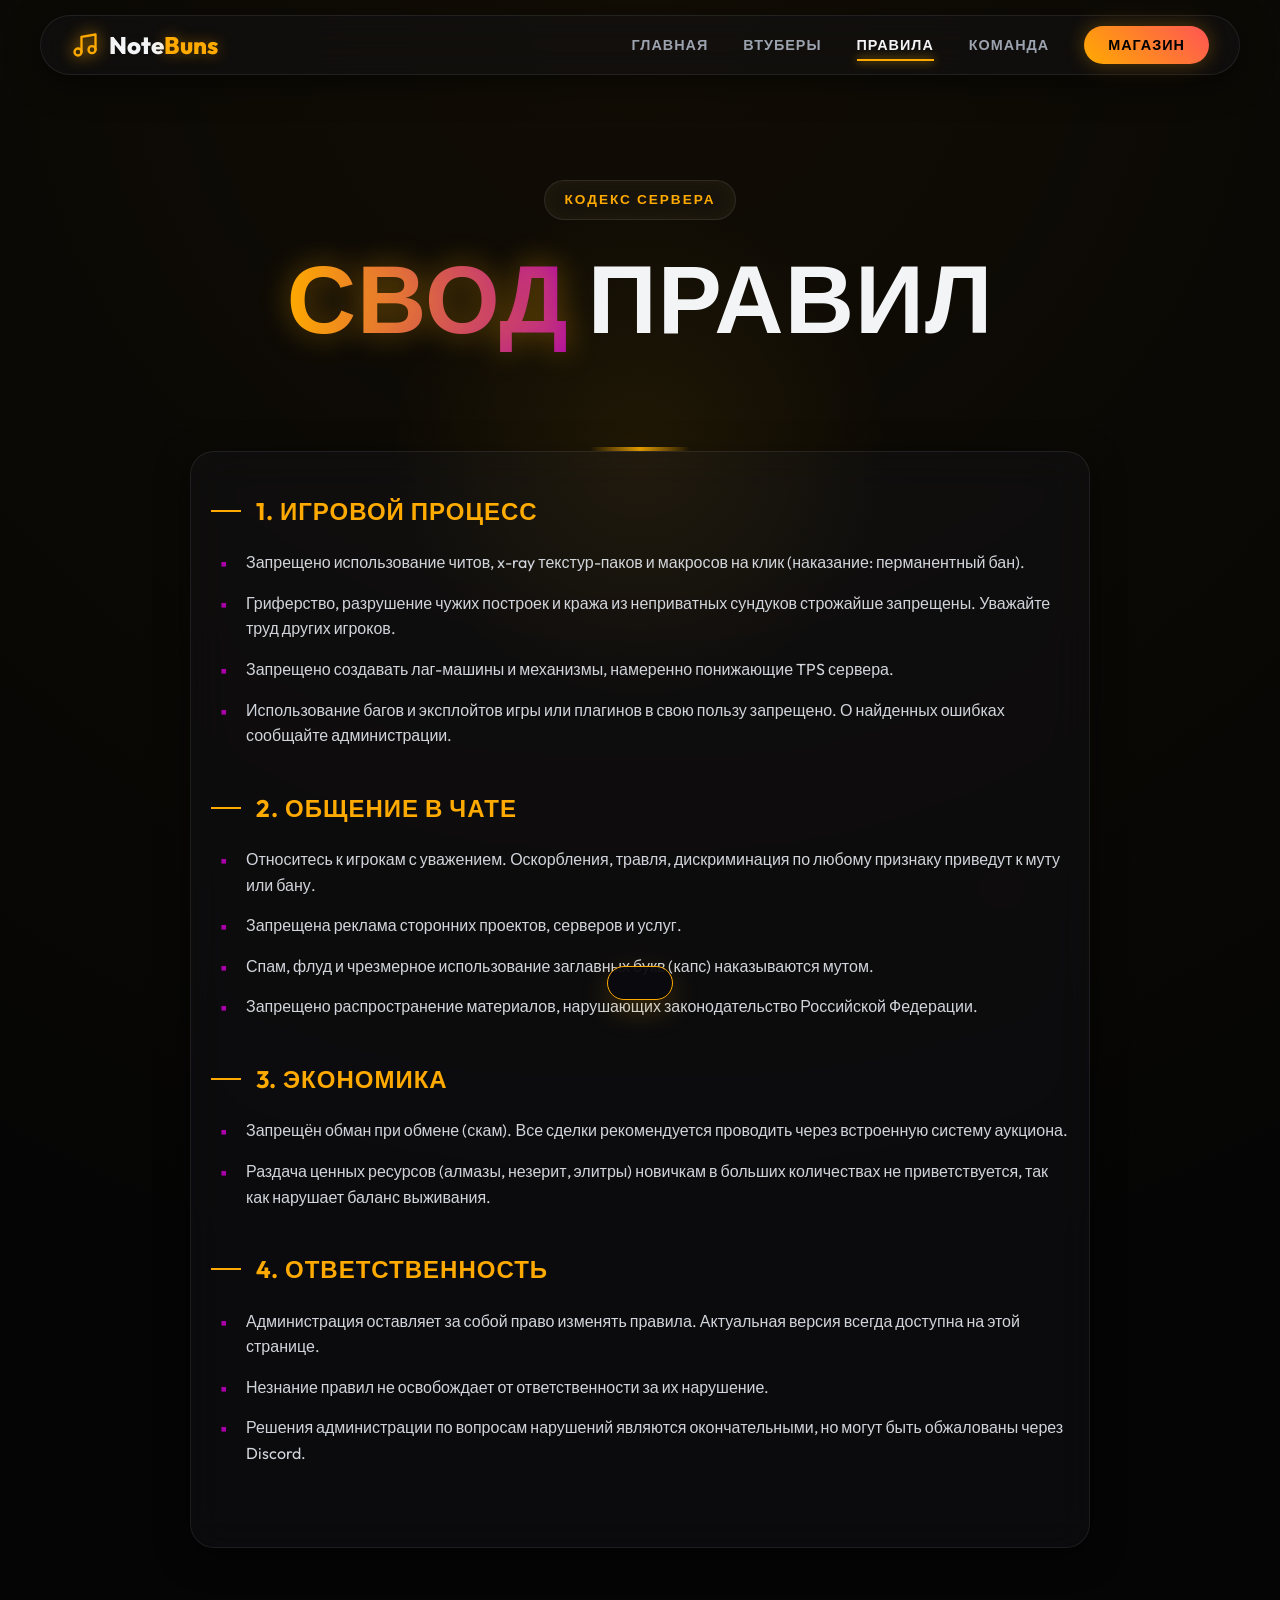
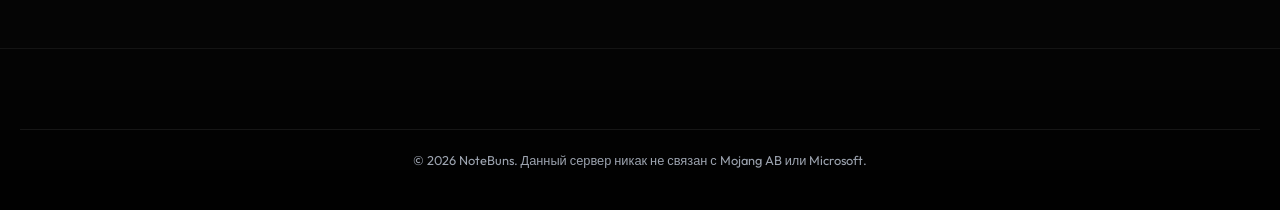
==== rules.html @ c34e315d "Initial commit: NoteBuns website, LICENSE and GitHub Pages workflow" ====
<!DOCTYPE html>
<html lang="ru">

<head>
    <meta charset="UTF-8">
    <meta name="viewport" content="width=device-width, initial-scale=1.0, maximum-scale=5">
    <title>Правила | NoteBuns</title>
    <meta name="description" content="Правила сервера NoteBuns. Свод правил игрового процесса, общения и экономики.">
    <!-- Google Fonts -->
    <link rel="preconnect" href="https://fonts.googleapis.com">
    <link rel="preconnect" href="https://fonts.gstatic.com" crossorigin>
    <link
        href="https://fonts.googleapis.com/css2?family=Inter:wght@400;500;600&family=Outfit:wght@500;600;700;800&display=swap"
        rel="stylesheet">
    <link rel="stylesheet" href="styles.css?v=1">
</head>

<body>
    <div class="bg-texture"></div>

    <nav class="navbar glass">
        <div class="nav-container">
            <a href="index.html" class="logo">
                <svg xmlns="http://www.w3.org/2000/svg" width="28" height="28" viewBox="0 0 24 24" fill="none"
                    stroke="var(--primary)" stroke-width="2" stroke-linecap="round" stroke-linejoin="round"
                    class="logo-icon">
                    <path d="M9 18V5l12-2v13"></path>
                    <circle cx="6" cy="18" r="3"></circle>
                    <circle cx="18" cy="16" r="3"></circle>
                </svg>
                <span>Note<span class="highlight">Buns</span></span>
            </a>
            <ul class="nav-links">
                <li><a href="index.html">Главная</a></li>
                <li><a href="vtubers.html">Втуберы</a></li>
                <li><a href="rules.html" class="active">Правила</a></li>
                <li><a href="team.html">Команда</a></li>
                <li><a href="https://notebuns.easydonate.ru/" class="btn-store external-store-link"
                        target="_blank" rel="noopener noreferrer">Магазин</a></li>
            </ul>
            <div class="hamburger">
                <div class="bar"></div>
                <div class="bar"></div>
                <div class="bar"></div>
            </div>
        </div>
    </nav>

    <header class="page-header reveal">
        <div class="badge">Кодекс сервера</div>
        <h1 class="hero-title"><span class="gradient-text">Свод</span> Правил</h1>
    </header>

    <section class="rules-container glass reveal">
        <div class="rule-group">
            <h2>1. Игровой процесс</h2>
            <ul class="rule-list">
                <li>Запрещено использование читов, x-ray текстур-паков и макросов на клик (наказание: перманентный бан).
                </li>
                <li>Гриферство, разрушение чужих построек и кража из неприватных сундуков строжайше запрещены. Уважайте
                    труд других игроков.</li>
                <li>Запрещено создавать лаг-машины и механизмы, намеренно понижающие TPS сервера.</li>
                <li>Использование багов и эксплойтов игры или плагинов в свою пользу запрещено. О найденных ошибках
                    сообщайте администрации.</li>
            </ul>
        </div>

        <div class="rule-group">
            <h2>2. Общение в чате</h2>
            <ul class="rule-list">
                <li>Относитесь к игрокам с уважением. Оскорбления, травля, дискриминация по любому признаку приведут к
                    муту или бану.</li>
                <li>Запрещена реклама сторонних проектов, серверов и услуг.</li>
                <li>Спам, флуд и чрезмерное использование заглавных букв (капс) наказываются мутом.</li>
                <li>Запрещено распространение материалов, нарушающих законодательство Российской Федерации.</li>
            </ul>
        </div>

        <div class="rule-group">
            <h2>3. Экономика</h2>
            <ul class="rule-list">
                <li>Запрещён обман при обмене (скам). Все сделки рекомендуется проводить через встроенную систему
                    аукциона.</li>
                <li>Раздача ценных ресурсов (алмазы, незерит, элитры) новичкам в больших количествах не приветствуется,
                    так как нарушает баланс выживания.</li>
            </ul>
        </div>

        <div class="rule-group">
            <h2>4. Ответственность</h2>
            <ul class="rule-list">
                <li>Администрация оставляет за собой право изменять правила. Актуальная версия всегда доступна на этой
                    странице.</li>
                <li>Незнание правил не освобождает от ответственности за их нарушение.</li>
                <li>Решения администрации по вопросам нарушений являются окончательными, но могут быть обжалованы через
                    Discord.</li>
            </ul>
        </div>
    </section>

    <!-- Footer same as index -->
    <footer class="footer" style="margin-top: 100px;">
        <div
            style="text-align: center; color: var(--text-muted); font-size: 0.8rem; border-top: 1px solid var(--glass-border); padding-top: 20px;">
            &copy; 2026 NoteBuns. Данный сервер никак не связан с Mojang AB или Microsoft.
        </div>
    </footer>

    <script src="site-config.js?v=1"></script>
    <script src="script.js?v=1"></script>
</body>

</html>
---- styles.css ----
:root {
    --bg-dark: #050505;
    --bg-surface: rgba(15, 15, 20, 0.6);
    --primary: #FFAA00;
    --primary-glow: rgba(255, 170, 0, 0.4);
    --secondary: #AA00AA;
    --accent: #55FF55;
    --text-main: #F3F4F6;
    --text-muted: #9CA3AF;
    --glass-border: rgba(255, 255, 255, 0.08);
    --glass-bg: rgba(20, 20, 25, 0.4);
    --glass-shadow: 0 8px 32px 0 rgba(0, 0, 0, 0.5);
    --transition: cubic-bezier(0.25, 0.8, 0.25, 1);

    --font-heading: 'Outfit', sans-serif;
    --font-body: 'Outfit', sans-serif;
}

* {
    margin: 0;
    padding: 0;
    box-sizing: border-box;
    font-family: var(--font-body);
}

/* Magic Glow Cursor */
.custom-cursor {
    position: fixed;
    top: 0;
    left: 0;
    width: 500px;
    height: 500px;
    background: radial-gradient(circle closest-side, rgba(255, 170, 0, 0.08), transparent);
    border-radius: 50%;
    pointer-events: none;
    z-index: 10000;
    transform: translate(-50%, -50%);
    transition: width 0.4s ease, height 0.4s ease, background 0.4s ease;
    mix-blend-mode: screen;
}

.custom-cursor.hover {
    width: 650px;
    height: 650px;
    background: radial-gradient(circle closest-side, rgba(255, 170, 0, 0.15), transparent);
}

/* Custom Scrollbar */
::-webkit-scrollbar {
    width: 10px;
}

::-webkit-scrollbar-track {
    background: var(--bg-dark);
}

::-webkit-scrollbar-thumb {
    background: var(--bg-surface);
    border-radius: 5px;
    border: 1px solid var(--glass-border);
}

::-webkit-scrollbar-thumb:hover {
    background: var(--primary);
}

body {
    background-color: var(--bg-dark);
    color: var(--text-main);
    overflow-x: hidden;
    line-height: 1.6;
    background-image: radial-gradient(circle at 50% 0%, rgba(255, 170, 0, 0.05) 0%, transparent 70%);
}

#canvas-container {
    position: fixed;
    top: 0;
    left: 0;
    width: 100vw;
    height: 100vh;
    z-index: -2;
    pointer-events: none;
}

.bg-texture {
    position: fixed;
    top: 0;
    left: 0;
    width: 100vw;
    height: 100vh;
    z-index: -1;
    opacity: 0.03;
    pointer-events: none;
    background-image: url('[data-uri]');
    background-size: 4px 4px;
}

.glass {
    background: var(--glass-bg);
    backdrop-filter: blur(20px);
    -webkit-backdrop-filter: blur(20px);
    border: 1px solid var(--glass-border);
    box-shadow: var(--glass-shadow);
    border-radius: 24px;
}

h1,
h2,
h3,
.minecraft-font {
    font-family: var(--font-heading);
    text-transform: uppercase;
    letter-spacing: 1px;
}

.gradient-text {
    background: linear-gradient(to right, var(--primary), var(--secondary));
    -webkit-background-clip: text;
    -webkit-text-fill-color: transparent;
    background-clip: text;
    text-shadow: 0 0 30px var(--primary-glow);
}

.highlight {
    color: var(--primary);
    text-shadow: 0 0 15px var(--primary-glow);
}

/* Navigation */
.navbar {
    position: fixed;
    top: 15px;
    left: 50%;
    transform: translateX(-50%);
    width: calc(100% - 40px);
    max-width: 1200px;
    z-index: 101;
    padding: 10px 0;
    border-radius: 100px;
    transition: all 0.4s var(--transition);
}

.navbar.scrolled {
    width: 100%;
    top: 0;
    border-radius: 0 0 24px 24px;
    background: rgba(10, 10, 15, 0.85);
}

.nav-container {
    display: flex;
    justify-content: space-between;
    align-items: center;
    padding: 0 30px;
}

.logo {
    text-decoration: none;
    color: var(--text-main);
    font-size: 1.5rem;
    font-weight: 800;
    display: flex;
    align-items: center;
    gap: 10px;
}

.logo-icon {
    filter: drop-shadow(0 0 8px var(--primary));
    animation: bounce 2s infinite ease-in-out;
}

@keyframes bounce {

    0%,
    100% {
        transform: translateY(0);
    }

    50% {
        transform: translateY(-5px);
    }
}

.nav-links {
    display: flex;
    list-style: none;
    gap: 35px;
    align-items: center;
}

.nav-links a {
    text-decoration: none;
    color: var(--text-muted);
    font-weight: 600;
    font-size: 0.9rem;
    text-transform: uppercase;
    letter-spacing: 1px;
    position: relative;
    padding: 5px 0;
    transition: color 0.3s;
}

.nav-links a:hover,
.nav-links a.active {
    color: var(--text-main);
}

.nav-links a::after {
    content: '';
    position: absolute;
    bottom: -2px;
    left: 0;
    width: 0%;
    height: 2px;
    background: var(--primary);
    transition: width 0.3s var(--transition);
    box-shadow: 0 0 10px var(--primary);
}

.nav-links a:hover::after,
.nav-links a.active::after {
    width: 100%;
}

.btn-store {
    background: linear-gradient(45deg, var(--primary), #FF5555);
    padding: 10px 24px !important;
    border-radius: 100px;
    color: #000 !important;
    font-weight: 800 !important;
    box-shadow: 0 0 20px rgba(255, 170, 0, 0.3);
}

.btn-store::after {
    display: none !important;
}

.btn-store:hover {
    transform: scale(1.05) translateY(-2px);
    box-shadow: 0 10px 25px rgba(255, 170, 0, 0.5);
    color: #fff !important;
}

/* Page Headers */
.page-header {
    padding: 180px 20px 80px;
    text-align: center;
    position: relative;
    max-width: 1200px;
    margin: 0 auto;
}

.page-header::after {
    content: '';
    position: absolute;
    bottom: 0;
    left: 50%;
    transform: translateX(-50%);
    width: 100px;
    height: 4px;
    background: linear-gradient(90deg, transparent, var(--primary), transparent);
    border-radius: 2px;
}

/* Hero Section */
.hero {
    min-height: 100vh;
    display: flex;
    align-items: center;
    justify-content: center;
    text-align: center;
    padding: 150px 20px 50px;
    position: relative;
}

.hero-content {
    max-width: 800px;
    z-index: 2;
}

.badge {
    display: inline-flex;
    align-items: center;
    gap: 8px;
    padding: 8px 20px;
    border-radius: 100px;
    background: rgba(255, 255, 255, 0.03);
    border: 1px solid rgba(255, 255, 255, 0.1);
    font-size: 0.85rem;
    font-weight: 700;
    letter-spacing: 2px;
    text-transform: uppercase;
    margin-bottom: 30px;
    color: var(--primary);
    box-shadow: inset 0 0 20px rgba(255, 170, 0, 0.05);
}

.badge-dot {
    width: 8px;
    height: 8px;
    background: var(--accent);
    border-radius: 50%;
    box-shadow: 0 0 10px var(--accent);
    animation: flash 2s infinite;
}

@keyframes flash {

    0%,
    100% {
        opacity: 1;
    }

    50% {
        opacity: 0.4;
    }
}

.hero-title {
    font-size: clamp(2.5rem, 8vw, 6rem);
    line-height: 1;
    margin-bottom: 25px;
    font-weight: 800;
}

.hero-subtitle {
    font-size: clamp(1rem, 3vw, 1.2rem);
    color: var(--text-muted);
    margin-bottom: 50px;
    max-width: 600px;
    margin-left: auto;
    margin-right: auto;
}

/* Glowing Copy IP / Launcher Box */
.ip-wrapper {
    display: inline-block;
    cursor: pointer;
    text-decoration: none;
    margin-top: 10px;
}

.ip-box {
    display: flex;
    align-items: center;
    background: linear-gradient(135deg, var(--primary), var(--secondary));
    border-radius: 18px;
    padding: 18px 40px;
    transition: all 0.4s cubic-bezier(0.25, 0.8, 0.25, 1);
    box-shadow: 0 10px 30px rgba(255, 170, 0, 0.3);
    border: 1px solid rgba(255, 255, 255, 0.2);
}

.ip-box:hover {
    transform: translateY(-5px) scale(1.02);
    box-shadow: 0 20px 40px rgba(255, 170, 0, 0.5);
    border-color: rgba(255, 255, 255, 0.5);
}

.ip-label {
    display: none;
    /* Hide the smaller label for clearer CTA */
}

.ip-address {
    font-family: var(--font-heading);
    font-size: clamp(1.2rem, 4vw, 1.6rem);
    font-weight: 800;
    color: #ffffff;
    letter-spacing: 1px;
}

.copy-icon {
    margin-left: 15px;
    color: #ffffff;
    transition: transform 0.4s cubic-bezier(0.25, 0.8, 0.25, 1);
}

.copy-icon svg {
    display: block;
}

.ip-box:hover .copy-icon {
    transform: scale(1.15) translateY(4px);
}

.online-status {
    margin-top: 20px;
    font-size: 0.9rem;
    color: var(--text-muted);
    display: flex;
    align-items: center;
    justify-content: center;
    gap: 8px;
}

.online-count {
    color: var(--accent);
    font-weight: 800;
    font-size: 1.1rem;
    text-shadow: 0 0 10px rgba(85, 255, 85, 0.4);
    transition: transform 0.2s;
}

/* Sections & Cards */
.section {
    padding: 100px 20px;
    max-width: 1300px;
    margin: 0 auto;
}

.section-title {
    text-align: center;
    font-size: clamp(2rem, 5vw, 3rem);
    margin-bottom: 60px;
}

/* 3D Tilt Grid */
.tilt-grid {
    display: grid;
    grid-template-columns: repeat(auto-fit, minmax(300px, 1fr));
    gap: 40px;
    perspective: 1000px;
}

.tilt-card {
    padding: 50px 30px;
    text-align: center;
    border-radius: 30px;
    transform-style: preserve-3d;
    transition: transform 0.1s;
    position: relative;
    border: 1px solid rgba(255, 255, 255, 0.05);
    background: linear-gradient(180deg, rgba(30, 30, 40, 0.6) 0%, rgba(15, 15, 20, 0.8) 100%);
    box-shadow: 0 20px 40px rgba(0, 0, 0, 0.4), inset 0 1px 0 rgba(255, 255, 255, 0.1);
}

.tilt-card::before {
    content: '';
    position: absolute;
    top: 0;
    left: 0;
    width: 100%;
    height: 100%;
    border-radius: 30px;
    background: radial-gradient(800px circle at var(--mouse-x, 50%) var(--mouse-y, 50%), rgba(255, 170, 0, 0.06), transparent 40%);
    pointer-events: none;
    z-index: 0;
}

.card-content {
    transform: translateZ(50px);
    position: relative;
    z-index: 1;
}

.card-icon {
    margin-bottom: 25px;
    display: flex;
    justify-content: center;
    align-items: center;
    filter: drop-shadow(0 10px 15px rgba(0, 0, 0, 0.5));
}

.card-icon svg {
    animation: bounce 3s infinite ease-in-out;
}

.tilt-card h3 {
    font-size: 1.5rem;
    margin-bottom: 15px;
    color: #fff;
}

.tilt-card p {
    color: var(--text-muted);
    font-size: 1rem;
    text-align: center;
    line-height: 1.6;
    margin: 0 auto;
}

/* Store Items */
.store-grid {
    display: grid;
    grid-template-columns: repeat(auto-fit, minmax(280px, 1fr));
    gap: 40px;
}

.store-item {
    padding: 40px 20px;
    position: relative;
    overflow: hidden;
}

.store-item::before {
    content: '';
    position: absolute;
    top: 0;
    left: 0;
    width: 100%;
    height: 4px;
}

.store-item.vip::before {
    background: #55FF55;
    box-shadow: 0 0 20px #55FF55;
}

.store-item.premium::before {
    background: #55FFFF;
    box-shadow: 0 0 20px #55FFFF;
}

.store-item.legend::before {
    background: #FFAA00;
    box-shadow: 0 0 20px #FFAA00;
}

.price {
    font-size: 2.5rem;
    font-weight: 800;
    color: #fff;
    margin: 20px 0;
    font-family: var(--font-heading);
}

.store-btn {
    display: inline-block;
    width: 100%;
    padding: 15px;
    border-radius: 12px;
    background: rgba(255, 255, 255, 0.05);
    color: #fff;
    text-decoration: none;
    font-weight: 700;
    border: 1px solid rgba(255, 255, 255, 0.1);
    transition: all 0.3s;
    margin-top: 20px;
}

.store-item.legend .store-btn {
    background: var(--primary);
    color: #000;
}

.store-btn:hover {
    background: #fff;
    color: #000;
    transform: translateY(-3px);
}

/* Team Section */
.team-member {
    text-align: center;
}

.team-avatar {
    width: 120px;
    height: 120px;
    border-radius: 30px;
    margin: 0 auto 20px;
    background-color: #222;
    border: 2px solid var(--glass-border);
    overflow: hidden;
    position: relative;
}

.team-avatar img {
    width: 100%;
    height: 100%;
    object-fit: cover;
    image-rendering: pixelated;
    /* Minecraft style avatars */
}

.role {
    display: inline-block;
    padding: 4px 12px;
    border-radius: 8px;
    font-size: 0.8rem;
    font-weight: 700;
    margin-bottom: 15px;
}

.role.admin {
    background: rgba(255, 85, 85, 0.2);
    color: #FF5555;
}

.role.dev {
    background: rgba(85, 255, 255, 0.2);
    color: #55FFFF;
}

.role.mod {
    background: rgba(85, 255, 85, 0.2);
    color: #55FF55;
}

/* Rules Page Content */
.rules-container {
    max-width: 900px;
    margin: 0 auto;
    padding: 40px 20px;
}

.rule-group {
    margin-bottom: 40px;
}

.rule-group h2 {
    color: var(--primary);
    margin-bottom: 20px;
    font-size: 1.5rem;
    display: flex;
    align-items: center;
    gap: 15px;
}

.rule-group h2::before {
    content: '';
    display: block;
    width: 30px;
    height: 2px;
    background: var(--primary);
}

.rule-list {
    list-style: none;
    padding-left: 10px;
}

.rule-list li {
    position: relative;
    margin-bottom: 15px;
    font-size: 1rem;
    color: #D1D5DB;
    padding-left: 25px;
}

.rule-list li::before {
    content: '■';
    color: var(--secondary);
    position: absolute;
    left: 0;
    font-size: 0.6rem;
    top: 6px;
}

/* VTuber Cards */
.vtuber-grid {
    display: grid;
    grid-template-columns: repeat(auto-fit, minmax(350px, 1fr));
    gap: 50px;
    max-width: 1000px;
    margin: 0 auto;
}

.vtuber-card {
    display: block;
    text-decoration: none;
    padding: 0;
    border-radius: 30px;
    position: relative;
    overflow: hidden;
    color: var(--text-main);
    transition: transform 0.3s cubic-bezier(0.25, 0.8, 0.25, 1), box-shadow 0.3s;
    border: 1px solid var(--glass-border);
}

.vtuber-card:hover {
    transform: translateY(-10px) scale(1.02) !important;
}

.vtuber-backdrop {
    height: 180px;
    position: relative;
    overflow: hidden;
    background: #111;
    border-bottom: 1px solid rgba(255, 255, 255, 0.05);
}

.animated-blob {
    position: absolute;
    width: 200%;
    height: 200%;
    top: -50%;
    left: -50%;
    background: radial-gradient(circle, var(--vt-color, var(--primary)) 0%, transparent 60%);
    opacity: 0.15;
    animation: rotateBlob 15s linear infinite;
}

@keyframes rotateBlob {
    0% {
        transform: rotate(0deg);
    }

    100% {
        transform: rotate(360deg);
    }
}

.cinaminnie-theme {
    --vt-color: #FFAA00;
}

.cinaminnie-theme .vtuber-backdrop {
    background-image: url('images/cinaminnie_background.png');
    background-size: cover;
    background-position: center;
}

.cinaminnie-theme:hover {
    box-shadow: 0 20px 50px rgba(255, 170, 0, 0.15);
    border-color: rgba(255, 170, 0, 0.3);
}

.meowlody-theme {
    --vt-color: #AA00AA;
}

.meowlody-theme .vtuber-backdrop {
    background-image: url('images/meowlody_note_background.png');
    background-size: cover;
    background-position: center;
}

.meowlody-theme:hover {
    box-shadow: 0 20px 50px rgba(170, 0, 170, 0.15);
    border-color: rgba(170, 0, 170, 0.3);
}

.vtuber-avatar {
    width: 160px;
    height: 160px;
    border-radius: 50%;
    border: 6px solid #1a1a20;
    margin: -80px auto 20px;
    position: relative;
    z-index: 2;
    overflow: hidden;
    box-shadow: 0 10px 30px rgba(0, 0, 0, 0.8);
    background: #000;
}

.vtuber-avatar img {
    width: 100%;
    height: 100%;
    object-fit: cover;
}

.vtuber-card .card-content {
    padding-bottom: 40px;
}

h2.vtuber-name {
    font-size: 2.5rem;
    color: var(--vt-color, #fff);
    text-shadow: 0 0 20px rgba(255, 255, 255, 0.05);
    margin-bottom: 5px;
}

.vtuber-role {
    font-family: var(--font-heading);
    font-size: 0.85rem;
    text-transform: uppercase;
    letter-spacing: 2px;
    color: var(--text-muted);
    margin-bottom: 20px;
}

.vtuber-desc {
    padding: 0 30px;
    font-size: 1.05rem;
    margin-bottom: 25px;
    color: #D1D5DB;
    line-height: 1.6;
}

.stream-info {
    display: flex;
    align-items: center;
    justify-content: center;
    gap: 10px;
    margin: 0 30px 25px;
    padding: 10px 15px;
    background: rgba(0, 0, 0, 0.4);
    border: 1px solid rgba(255, 255, 255, 0.05);
    border-radius: 12px;
    font-size: 0.9rem;
    color: #fff;
    overflow: hidden;
    text-overflow: ellipsis;
    white-space: nowrap;
}

.live-dot {
    width: 8px;
    height: 8px;
    background: #FF5555;
    border-radius: 50%;
    box-shadow: 0 0 10px #FF5555;
    animation: pulse-live 2s infinite;
    flex-shrink: 0;
}

@keyframes pulse-live {

    0%,
    100% {
        opacity: 1;
        transform: scale(1);
    }

    50% {
        opacity: 0.5;
        transform: scale(0.8);
    }
}

.stream-title {
    overflow: hidden;
    text-overflow: ellipsis;
}

.twitch-btn {
    display: inline-flex;
    align-items: center;
    justify-content: center;
    gap: 12px;
    background: rgba(255, 255, 255, 0.03);
    border: 1px solid rgba(255, 255, 255, 0.1);
    padding: 14px 35px;
    border-radius: 100px;
    font-weight: 700;
    font-family: var(--font-heading);
    transition: all 0.3s;
    color: #fff;
    font-size: 1rem;
}

.cinaminnie-theme .twitch-btn:hover {
    background: var(--vt-color);
    color: #000;
    border-color: var(--vt-color);
    box-shadow: 0 0 25px rgba(255, 170, 0, 0.4);
}

.meowlody-theme .twitch-btn:hover {
    background: var(--vt-color);
    color: #fff;
    border-color: var(--vt-color);
    box-shadow: 0 0 25px rgba(170, 0, 170, 0.4);
}

/* Footer */
.footer {
    border-top: 1px solid var(--glass-border);
    padding: 80px 20px 40px;
    background: linear-gradient(180deg, transparent, rgba(0, 0, 0, 0.8));
}

.footer-content {
    max-width: 1200px;
    margin: 0 auto;
    display: grid;
    grid-template-columns: repeat(auto-fit, minmax(200px, 1fr));
    gap: 40px;
    margin-bottom: 60px;
}

/* Toasts */
.toast {
    position: fixed;
    bottom: -100px;
    left: 50%;
    transform: translateX(-50%);
    background: rgba(10, 10, 15, 0.95);
    color: white;
    padding: 16px 32px;
    border-radius: 100px;
    font-weight: 600;
    z-index: 1000;
    transition: all 0.5s cubic-bezier(0.68, -0.55, 0.265, 1.55);
    border: 1px solid var(--primary);
    box-shadow: 0 10px 30px rgba(255, 170, 0, 0.2);
    display: flex;
    align-items: center;
    gap: 10px;
    white-space: nowrap;
}

.toast.show {
    bottom: 40px;
}

/* Utilities */
.reveal {
    opacity: 0;
    transform: translateY(40px) scale(0.98);
    transition: all 0.8s cubic-bezier(0.25, 0.8, 0.25, 1);
}

.reveal.active {
    opacity: 1;
    transform: translateY(0) scale(1);
}

/* Hamburger */
.hamburger {
    display: none;
    cursor: pointer;
    z-index: 102;
    /* Ensure above mobile menu */
    width: 30px;
    height: 24px;
    position: relative;
    background: transparent;
    border: none;
}

.hamburger .bar {
    position: absolute;
    width: 30px;
    height: 3px;
    background: #fff;
    transition: 0.4s;
    border-radius: 3px;
    left: 0;
}

.hamburger .bar:nth-child(1) {
    top: 0;
}

.hamburger .bar:nth-child(2) {
    top: 10px;
}

.hamburger .bar:nth-child(3) {
    top: 20px;
}

.hamburger.active .bar:nth-child(1) {
    top: 10px;
    transform: rotate(45deg);
}

.hamburger.active .bar:nth-child(2) {
    opacity: 0;
}

.hamburger.active .bar:nth-child(3) {
    top: 10px;
    transform: rotate(-45deg);
}

@media (max-width: 900px) {
    .hamburger {
        display: block;
    }

    .nav-links {
        position: fixed;
        left: 0;
        top: -100vh;
        width: 100%;
        height: 100vh;
        background: rgba(5, 5, 5, 0.98);
        flex-direction: column;
        justify-content: center;
        transition: 0.5s cubic-bezier(0.77, 0, 0.175, 1);
        z-index: 100;
    }

    .nav-links.active {
        top: 0;
    }

    .nav-links a {
        font-size: 2rem;
        margin: 10px 0;
    }

    .custom-cursor {
        display: none;
    }

    /* Disable on mobile */

    .ip-box {
        flex-direction: column;
        padding: 20px;
    }

    .ip-label {
        margin-right: 0;
        margin-bottom: 10px;
    }

    .copy-icon {
        margin-left: 0;
        margin-top: 15px;
    }

    .hero-title {
        font-size: 3rem;
    }

    .tilt-card {
        padding: 40px 20px;
    }
}

@media (max-width: 400px) {
    .hero-title {
        font-size: 2.2rem;
    }
}

/* --- TOS Modal Styles --- */
.modal-overlay {
    position: fixed;
    top: 0;
    left: 0;
    width: 100%;
    height: 100%;
    background: rgba(0, 0, 0, 0.85);
    backdrop-filter: blur(8px);
    z-index: 9999;
    display: flex;
    justify-content: center;
    align-items: center;
    opacity: 0;
    visibility: hidden;
    transition: all 0.3s ease;
}

.modal-overlay.active {
    opacity: 1;
    visibility: visible;
}

.modal-content {
    background: linear-gradient(180deg, rgba(30, 30, 40, 0.95) 0%, rgba(15, 15, 20, 0.98) 100%);
    border: 1px solid rgba(255, 255, 255, 0.1);
    border-radius: 20px;
    padding: 35px;
    max-width: 600px;
    width: 90%;
    max-height: 85vh;
    overflow-y: auto;
    transform: translateY(20px) scale(0.95);
    transition: all 0.3s cubic-bezier(0.25, 0.8, 0.25, 1);
    box-shadow: 0 30px 60px rgba(0, 0, 0, 0.6);
}

.modal-overlay.active .modal-content {
    transform: translateY(0) scale(1);
}

.modal-content h2 {
    color: var(--primary);
    margin-bottom: 10px;
    text-align: center;
    font-size: 2rem;
}

.modal-content>p {
    text-align: center;
    color: var(--text-muted);
    margin-bottom: 25px;
}

.tos-sections {
    display: flex;
    flex-direction: column;
    gap: 20px;
    margin-bottom: 25px;
}

.tos-section h4 {
    color: var(--secondary);
    margin-bottom: 10px;
    font-size: 1.1rem;
}

.tos-section ul {
    list-style-type: none;
    padding-left: 0;
}

.tos-section ul li {
    position: relative;
    padding-left: 20px;
    margin-bottom: 8px;
    color: var(--text-muted);
    font-size: 0.95rem;
    line-height: 1.4;
}

.tos-section ul li::before {
    content: "•";
    color: #FF5555;
    position: absolute;
    left: 0;
    top: 0;
    font-size: 1.2rem;
}

.tos-warning {
    color: #FF5555 !important;
    font-weight: 600;
    text-align: center;
    font-size: 0.95rem;
    margin-bottom: 0 !important;
}

/* Custom Scrollbar for Modal */
.modal-content::-webkit-scrollbar {
    width: 6px;
}

.modal-content::-webkit-scrollbar-track {
    background: rgba(0, 0, 0, 0.2);
    border-radius: 10px;
}

.modal-content::-webkit-scrollbar-thumb {
    background: rgba(255, 170, 0, 0.4);
    border-radius: 10px;
}

.modal-content::-webkit-scrollbar-thumb:hover {
    background: rgba(255, 170, 0, 0.6);
}

/* Выбор ОС лаунчера */
.launcher-platform-dialog {
    max-width: 440px;
    text-align: center;
}

.launcher-platform-dialog h2 {
    font-size: 1.65rem;
}

.launcher-platform-buttons {
    display: flex;
    flex-direction: column;
    gap: 14px;
    margin-top: 24px;
}

.launcher-os-btn {
    width: 100%;
    margin-top: 0 !important;
    padding: 14px 20px;
    font-weight: 700;
    border: none;
    border-radius: 12px;
    cursor: pointer;
    background: linear-gradient(135deg, var(--primary), #c77800);
    color: #0a0a0f;
    font-size: 1rem;
    font-family: inherit;
}

.launcher-os-btn-linux {
    background: linear-gradient(135deg, #5ab0ff, #2563a8);
    color: #fff;
}

.launcher-platform-cancel {
    margin-top: 18px;
    width: 100%;
    background: transparent;
    border: none;
    color: var(--text-muted);
    cursor: pointer;
    font-size: 0.95rem;
    text-decoration: underline;
    font-family: inherit;
}

.launcher-platform-cancel:hover {
    color: #fff;
}

/* Primary Button */
.btn-primary {
    display: inline-block;
    padding: 16px 32px;
    font-size: 1rem;
    font-weight: 700;
    font-family: inherit;
    border: none;
    border-radius: 12px;
    cursor: pointer;
    background: linear-gradient(135deg, var(--primary), #c77800);
    color: #0a0a0f;
    transition: all 0.3s var(--transition);
    box-shadow: 0 4px 15px rgba(255, 170, 0, 0.3);
}

.btn-primary:hover {
    transform: translateY(-2px);
    box-shadow: 0 8px 25px rgba(255, 170, 0, 0.5);
}

/* --- VTuber Chat Styles (CinaMinnie) --- */
.vtuber-chat {
    display: flex;
    flex-direction: column;
    gap: 8px;
    padding: 0 30px;
    margin-bottom: 25px;
    align-items: flex-start;
}

.chat-message {
    background: rgba(20, 20, 25, 0.75);
    backdrop-filter: blur(5px);
    border: 1px solid rgba(255, 255, 255, 0.08);
    padding: 10px 15px;
    border-radius: 18px;
    border-bottom-left-radius: 4px;
    color: #E5E7EB;
    font-size: 0.95rem;
    line-height: 1.4;
    max-width: 90%;
    text-align: left;
    transform: scale(0);
    opacity: 0;
    transform-origin: bottom left;
    animation: messagePop 0.4s cubic-bezier(0.175, 0.885, 0.32, 1.275) forwards;
}

.chat-message.highlight-msg {
    background: linear-gradient(135deg, rgba(255, 170, 0, 0.2), rgba(255, 100, 0, 0.1));
    border-color: rgba(255, 170, 0, 0.3);
    color: #fff;
}

@keyframes messagePop {
    to {
        transform: scale(1);
        opacity: 1;
    }
}

.delay-1 {
    animation-delay: 0.5s;
}

.delay-2 {
    animation-delay: 1.5s;
}

.delay-3 {
    animation-delay: 2.5s;
}

.delay-4 {
    animation-delay: 3.5s;
}

.delay-5 {
    animation-delay: 4.5s;
}

/* Meowlody Note Chat Delays */
.m-delay-1 {
    animation-delay: 0.8s;
}

.m-delay-2 {
    animation-delay: 2.0s;
}

.m-delay-3 {
    animation-delay: 3.2s;
}

.m-delay-4 {
    animation-delay: 4.4s;
}
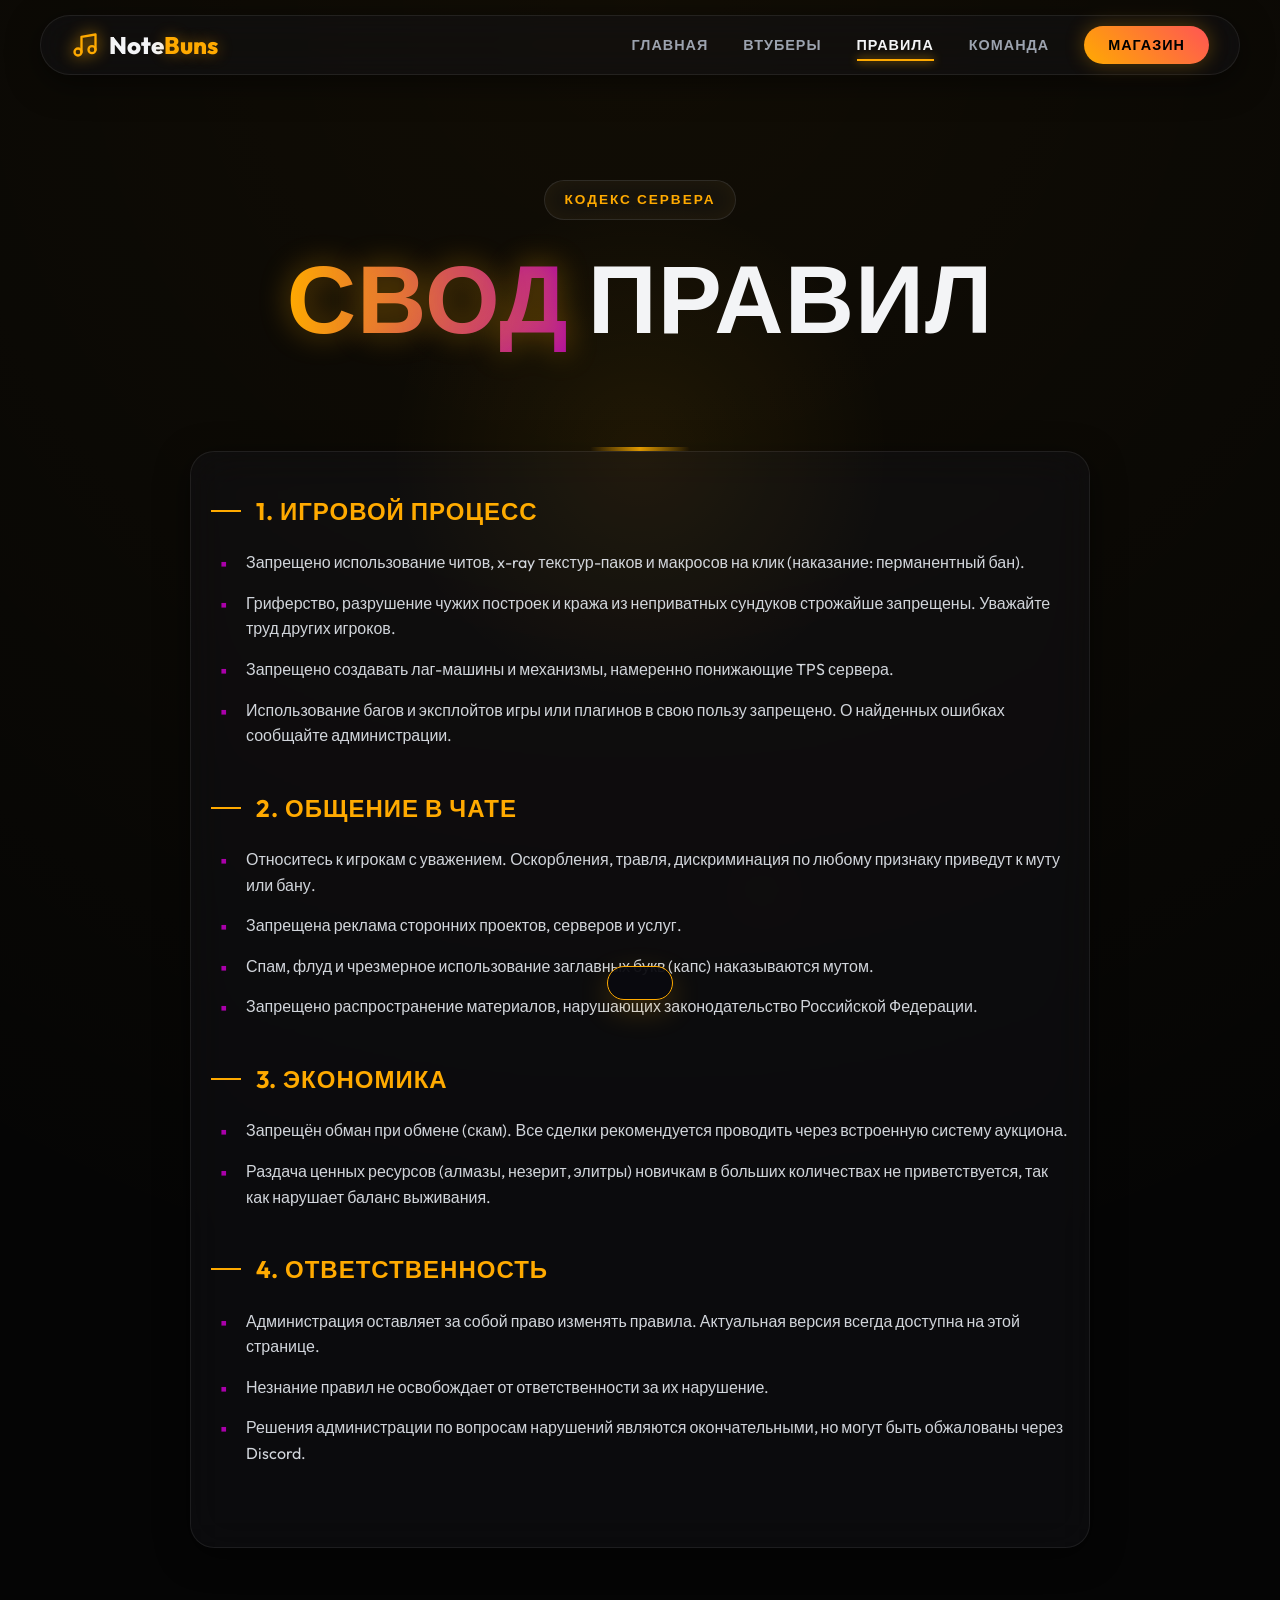
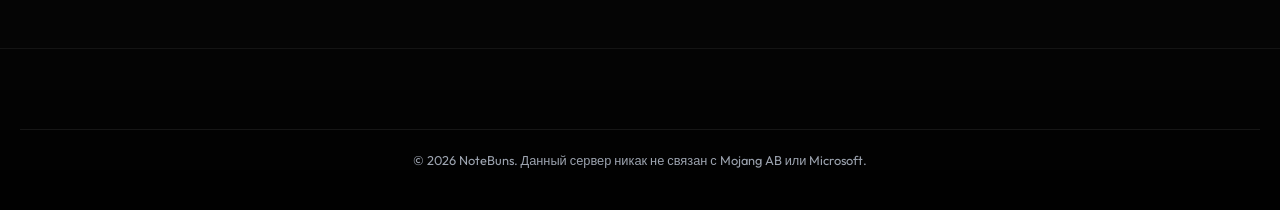
==== commit ddee5cd7: "fix(nav): route store links to /store stub" ====
--- a/rules.html
+++ b/rules.html
@@ -12,7 +12,9 @@
     <link
         href="https://fonts.googleapis.com/css2?family=Inter:wght@400;500;600&family=Outfit:wght@500;600;700;800&display=swap"
         rel="stylesheet">
-    <link rel="stylesheet" href="styles.css?v=1">
+    <link rel="icon" type="image/png" href="favicon.png">
+    <link rel="shortcut icon" type="image/png" href="favicon.png">
+    <link rel="stylesheet" href="styles.css?v=6">
 </head>
 
 <body>
@@ -20,7 +22,7 @@
 
     <nav class="navbar glass">
         <div class="nav-container">
-            <a href="index.html" class="logo">
+            <a href="/" class="logo">
                 <svg xmlns="http://www.w3.org/2000/svg" width="28" height="28" viewBox="0 0 24 24" fill="none"
                     stroke="var(--primary)" stroke-width="2" stroke-linecap="round" stroke-linejoin="round"
                     class="logo-icon">
@@ -31,12 +33,11 @@
                 <span>Note<span class="highlight">Buns</span></span>
             </a>
             <ul class="nav-links">
-                <li><a href="index.html">Главная</a></li>
-                <li><a href="vtubers.html">Втуберы</a></li>
-                <li><a href="rules.html" class="active">Правила</a></li>
-                <li><a href="team.html">Команда</a></li>
-                <li><a href="https://notebuns.easydonate.ru/" class="btn-store external-store-link"
-                        target="_blank" rel="noopener noreferrer">Магазин</a></li>
+                <li><a href="/">Главная</a></li>
+                <li><a href="/vtubers">Втуберы</a></li>
+                <li><a href="/rules" class="active">Правила</a></li>
+                <li><a href="/team">Команда</a></li>
+                <li><a href="/store" class="btn-store external-store-link">Магазин</a></li>
             </ul>
             <div class="hamburger">
                 <div class="bar"></div>
@@ -107,7 +108,7 @@
     </footer>
 
     <script src="site-config.js?v=1"></script>
-    <script src="script.js?v=1"></script>
+    <script src="script.js?v=6"></script>
 </body>
 
 </html>
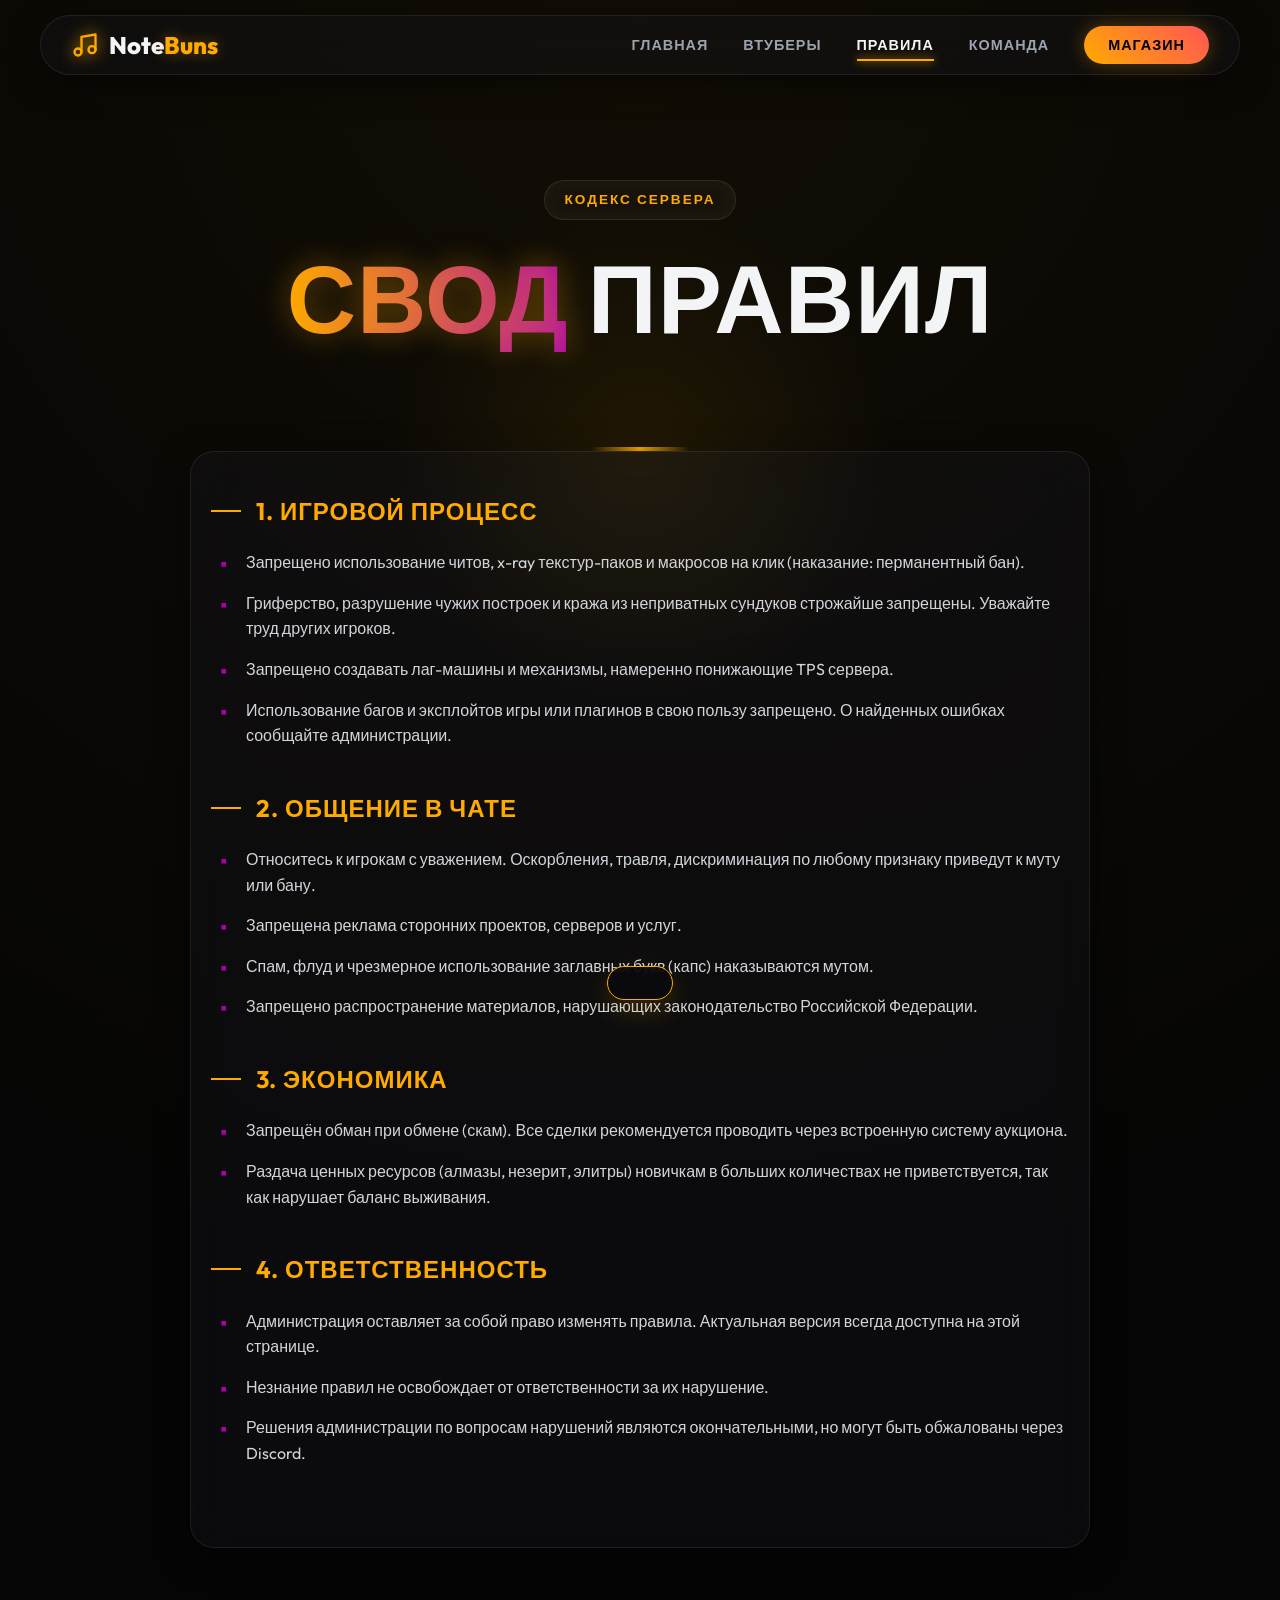
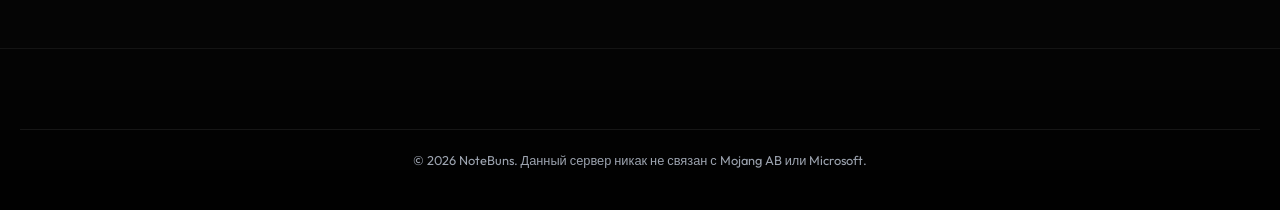
==== commit 20f1854b: "fix(store): align shop button, add cache buster, responsive iframe, remove easydonate" ====
--- a/rules.html
+++ b/rules.html
@@ -3,6 +3,9 @@
 
 <head>
     <meta charset="UTF-8">
+        <meta http-equiv="Cache-Control" content="no-cache, no-store, must-revalidate">
+    <meta http-equiv="Pragma" content="no-cache">
+    <meta http-equiv="Expires" content="0">
     <meta name="viewport" content="width=device-width, initial-scale=1.0, maximum-scale=5">
     <title>Правила | NoteBuns</title>
     <meta name="description" content="Правила сервера NoteBuns. Свод правил игрового процесса, общения и экономики.">
@@ -14,7 +17,7 @@
         rel="stylesheet">
     <link rel="icon" type="image/png" href="favicon.png">
     <link rel="shortcut icon" type="image/png" href="favicon.png">
-    <link rel="stylesheet" href="styles.css?v=6">
+    <link rel="stylesheet" href="styles.css?v=10">
 </head>
 
 <body>
@@ -107,8 +110,8 @@
         </div>
     </footer>
 
-    <script src="site-config.js?v=1"></script>
-    <script src="script.js?v=6"></script>
+    <script src="site-config.js?v=10"></script>
+    <script src="script.js?v=10"></script>
 </body>
 
 </html>
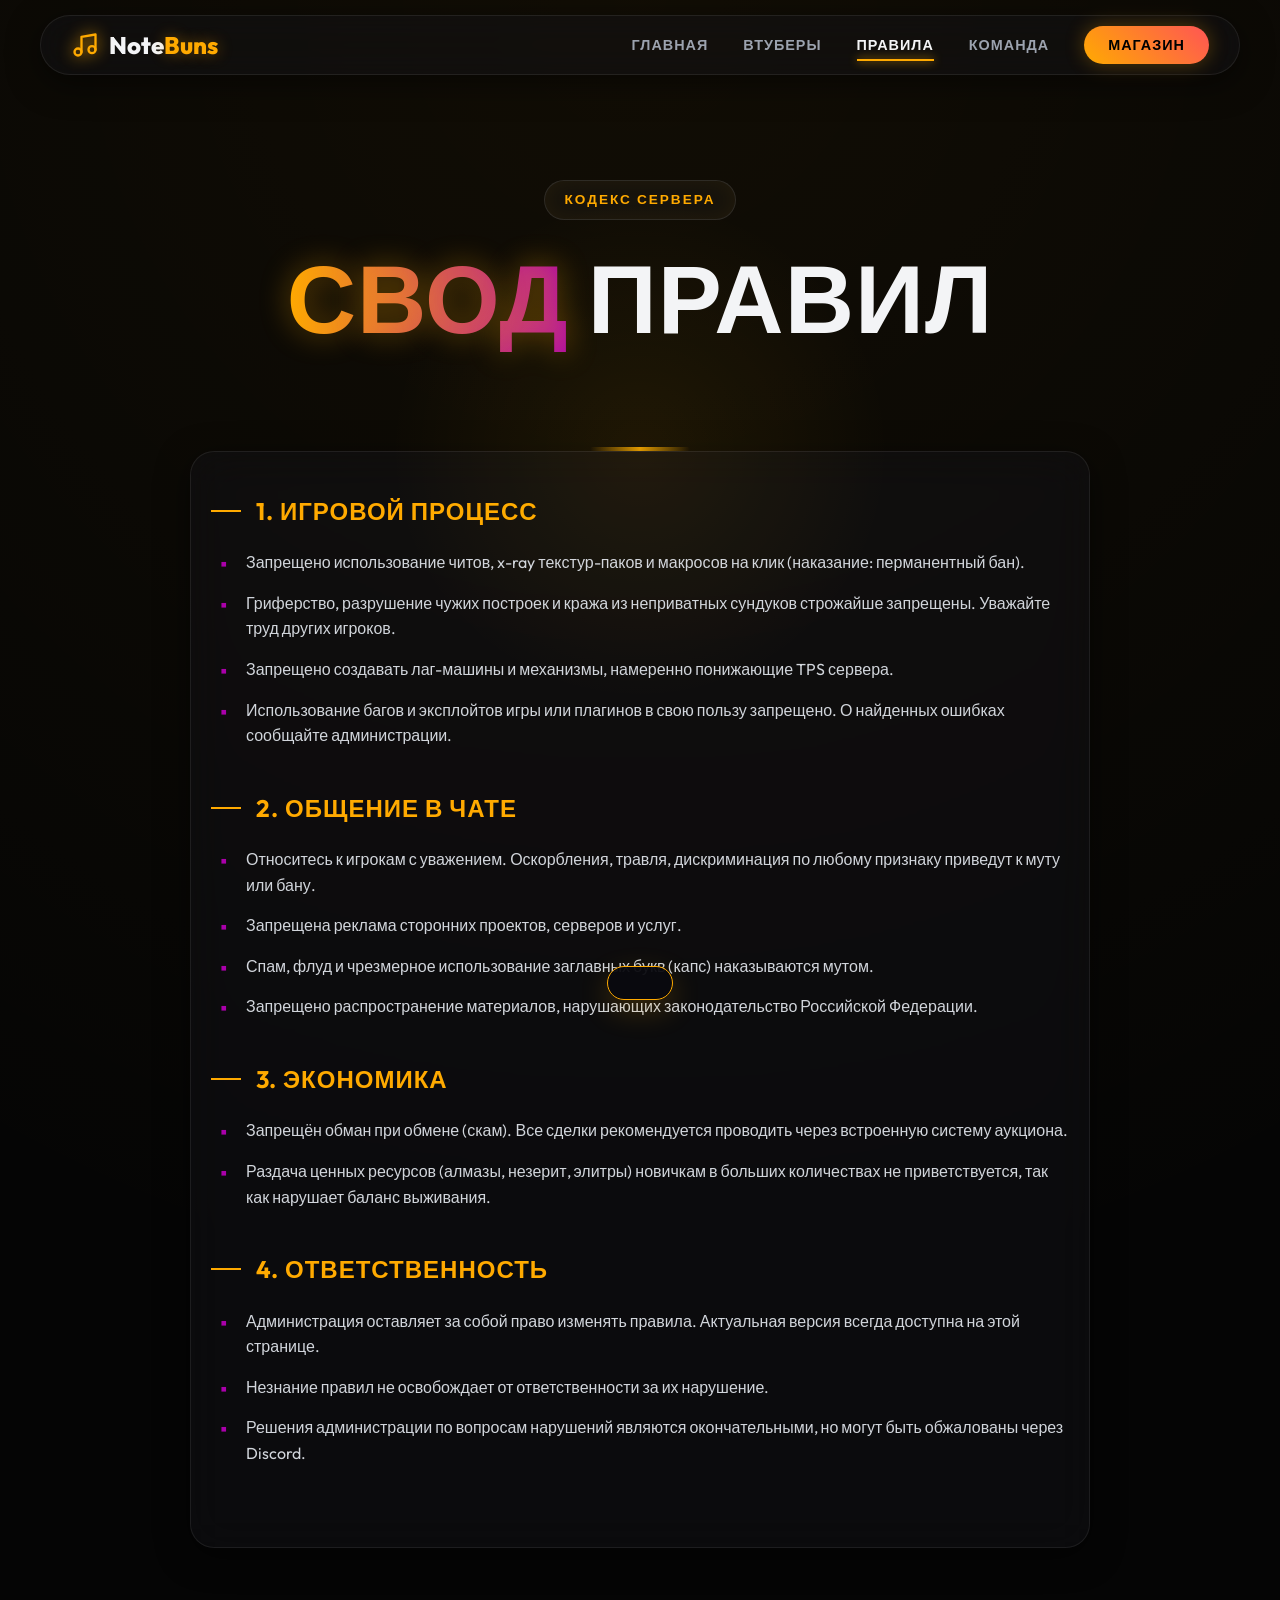
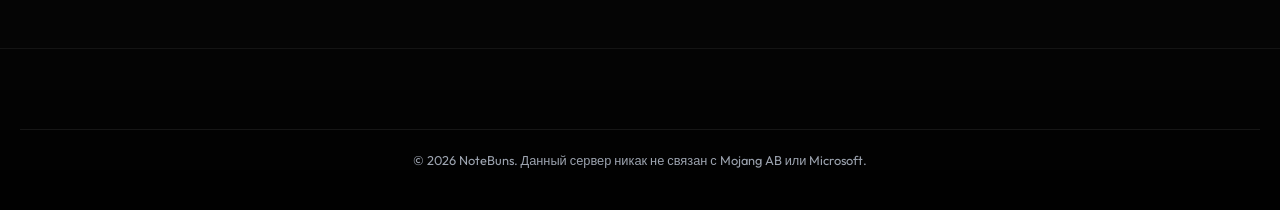
==== commit 6273e4c2: "fix: asset version bump and anti-cache meta tags" ====
--- a/rules.html
+++ b/rules.html
@@ -17,7 +17,7 @@
         rel="stylesheet">
     <link rel="icon" type="image/png" href="favicon.png">
     <link rel="shortcut icon" type="image/png" href="favicon.png">
-    <link rel="stylesheet" href="styles.css?v=10">
+    <link rel="stylesheet" href="styles.css?v=20260904_20">
 </head>
 
 <body>
@@ -110,8 +110,8 @@
         </div>
     </footer>
 
-    <script src="site-config.js?v=10"></script>
-    <script src="script.js?v=10"></script>
+    <script src="site-config.js?v=20260904_20"></script>
+    <script src="script.js?v=20260904_20"></script>
 </body>
 
 </html>
--- a/styles.css
+++ b/styles.css
@@ -338,23 +338,29 @@
     cursor: pointer;
     text-decoration: none;
     margin-top: 10px;
+    border-radius: 999px;
+    line-height: 0;
+    box-shadow: 0 12px 32px rgba(255, 170, 0, 0.38);
+    transition: transform 0.4s cubic-bezier(0.25, 0.8, 0.25, 1), box-shadow 0.4s cubic-bezier(0.25, 0.8, 0.25, 1);
+}
+
+.ip-wrapper:hover {
+    transform: translateY(-5px);
+    box-shadow: 0 18px 40px rgba(255, 170, 0, 0.52);
 }
 
 .ip-box {
-    display: flex;
+    display: inline-flex;
     align-items: center;
-    background: linear-gradient(135deg, var(--primary), var(--secondary));
-    border-radius: 18px;
+    justify-content: center;
+    border-radius: 999px;
     padding: 18px 40px;
-    transition: all 0.4s cubic-bezier(0.25, 0.8, 0.25, 1);
-    box-shadow: 0 10px 30px rgba(255, 170, 0, 0.3);
-    border: 1px solid rgba(255, 255, 255, 0.2);
-}
-
-.ip-box:hover {
-    transform: translateY(-5px) scale(1.02);
-    box-shadow: 0 20px 40px rgba(255, 170, 0, 0.5);
-    border-color: rgba(255, 255, 255, 0.5);
+    border: 0;
+    outline: 0;
+    background: linear-gradient(135deg, #FFAA00, #AA00AA);
+    /* убирает 1px щели по краям gradient + radius в Chromium */
+    -webkit-mask-image: -webkit-radial-gradient(white, black);
+    mask-image: radial-gradient(white, black);
 }
 
 .ip-label {
@@ -368,11 +374,13 @@
     font-weight: 800;
     color: #ffffff;
     letter-spacing: 1px;
+    line-height: 1.2;
 }
 
 .copy-icon {
     margin-left: 15px;
     color: #ffffff;
+    line-height: 0;
     transition: transform 0.4s cubic-bezier(0.25, 0.8, 0.25, 1);
 }
 
@@ -405,7 +413,7 @@
 /* Sections & Cards */
 .section {
     padding: 100px 20px;
-    max-width: 1300px;
+    max-width: 1200px;
     margin: 0 auto;
 }
 
@@ -418,9 +426,10 @@
 /* 3D Tilt Grid */
 .tilt-grid {
     display: grid;
-    grid-template-columns: repeat(auto-fit, minmax(300px, 1fr));
+    grid-template-columns: repeat(2, minmax(0, 1fr));
     gap: 40px;
     perspective: 1000px;
+    align-items: stretch;
 }
 
 .tilt-card {
@@ -430,6 +439,10 @@
     transform-style: preserve-3d;
     transition: transform 0.1s;
     position: relative;
+    height: 100%;
+    display: flex;
+    align-items: center;
+    justify-content: center;
     border: 1px solid rgba(255, 255, 255, 0.05);
     background: linear-gradient(180deg, rgba(30, 30, 40, 0.6) 0%, rgba(15, 15, 20, 0.8) 100%);
     box-shadow: 0 20px 40px rgba(0, 0, 0, 0.4), inset 0 1px 0 rgba(255, 255, 255, 0.1);
@@ -479,6 +492,13 @@
     line-height: 1.6;
     margin: 0 auto;
 }
+
+@media (max-width: 700px) {
+    .tilt-grid {
+        grid-template-columns: 1fr;
+    }
+}
+
 
 /* Store Items */
 .store-grid {
@@ -992,17 +1012,18 @@
 
     .ip-box {
         flex-direction: column;
-        padding: 20px;
+        padding: 20px 28px;
+        gap: 12px;
     }
 
     .ip-label {
         margin-right: 0;
-        margin-bottom: 10px;
+        margin-bottom: 0;
     }
 
     .copy-icon {
         margin-left: 0;
-        margin-top: 15px;
+        margin-top: 0;
     }
 
     .hero-title {
@@ -1286,4 +1307,725 @@
 
 .m-delay-4 {
     animation-delay: 4.4s;
-}+}
+
+/* --- News Bento Grid --- */
+.news {
+    padding-top: 40px;
+}
+
+.news-grid {
+    display: grid;
+    grid-template-columns: repeat(4, minmax(0, 1fr));
+    grid-auto-rows: minmax(160px, auto);
+    gap: 20px;
+    align-items: stretch;
+    justify-items: stretch;
+}
+
+.news-loading,
+.news-empty,
+.news-error {
+    grid-column: 1 / -1;
+    text-align: center;
+    color: var(--text-muted);
+    padding: 40px 20px;
+    border-radius: 24px;
+    border: 1px dashed var(--glass-border);
+    background: rgba(20, 20, 25, 0.35);
+}
+
+.news-error {
+    color: #FF8888;
+    border-color: rgba(255, 85, 85, 0.35);
+}
+
+.news-tile {
+    position: relative;
+    display: flex;
+    flex-direction: column;
+    justify-content: flex-end;
+    min-height: 180px;
+    padding: 0;
+    overflow: hidden;
+    border-radius: 24px;
+    border: 1px solid var(--glass-border);
+    background: linear-gradient(180deg, rgba(30, 30, 40, 0.75) 0%, rgba(15, 15, 20, 0.95) 100%);
+    box-shadow: 0 16px 36px rgba(0, 0, 0, 0.4), inset 0 1px 0 rgba(255, 255, 255, 0.08);
+    cursor: pointer;
+    text-align: left;
+    color: inherit;
+    font: inherit;
+    transition: transform 0.35s var(--transition), border-color 0.35s, box-shadow 0.35s;
+}
+
+.news-tile:hover,
+.news-tile:focus-visible {
+    transform: translateY(-6px);
+    border-color: rgba(255, 170, 0, 0.35);
+    box-shadow: 0 22px 44px rgba(0, 0, 0, 0.5), 0 0 28px rgba(255, 170, 0, 0.12);
+    outline: none;
+}
+
+.news-tile-media {
+    position: absolute;
+    inset: 0;
+    background-size: cover;
+    background-position: center;
+    transition: transform 0.5s var(--transition);
+}
+
+.news-tile:hover .news-tile-media {
+    transform: scale(1.06);
+}
+
+.news-tile-shade {
+    position: absolute;
+    inset: 0;
+    background: linear-gradient(180deg, rgba(5, 5, 8, 0.15) 0%, rgba(5, 5, 8, 0.55) 45%, rgba(5, 5, 8, 0.92) 100%);
+    pointer-events: none;
+}
+
+.news-tile-body {
+    position: relative;
+    z-index: 1;
+    padding: 22px;
+    display: flex;
+    flex-direction: column;
+    gap: 8px;
+}
+
+.news-tile-date {
+    font-size: 0.75rem;
+    font-weight: 700;
+    letter-spacing: 1px;
+    text-transform: uppercase;
+    color: var(--primary);
+}
+
+.news-tile-title {
+    font-family: var(--font-heading);
+    font-size: clamp(1.05rem, 2vw, 1.35rem);
+    font-weight: 800;
+    text-transform: uppercase;
+    letter-spacing: 0.5px;
+    line-height: 1.2;
+    color: #fff;
+}
+
+.news-tile-desc {
+    color: var(--text-muted);
+    font-size: 0.92rem;
+    line-height: 1.45;
+    display: -webkit-box;
+    -webkit-line-clamp: 3;
+    line-clamp: 3;
+    -webkit-box-orient: vertical;
+    overflow: hidden;
+}
+
+.news-tile-span-1x1 {
+    grid-column: span 1;
+    grid-row: span 1;
+}
+
+.news-tile-span-2x1 {
+    grid-column: span 2;
+    grid-row: span 1;
+}
+
+.news-tile-span-1x2 {
+    grid-column: span 1;
+    grid-row: span 2;
+}
+
+.news-tile-span-2x2 {
+    grid-column: span 2;
+    grid-row: span 2;
+    min-height: 340px;
+}
+
+.news-tile-span-2x2 .news-tile-title {
+    font-size: clamp(1.3rem, 2.5vw, 1.8rem);
+}
+
+.news-tile-span-2x2 .news-tile-desc {
+    -webkit-line-clamp: 4;
+    line-clamp: 4;
+    font-size: 1rem;
+}
+
+.news-tile-span-3x1 {
+    grid-column: span 3;
+    grid-row: span 1;
+}
+
+.news-tile-span-3x2 {
+    grid-column: span 3;
+    grid-row: span 2;
+}
+
+.news-tile-span-4x1 {
+    grid-column: span 4;
+    grid-row: span 1;
+}
+
+.news-modal-dialog {
+    max-width: 720px;
+    max-height: none;
+    margin: 32px auto;
+    padding: 0;
+    overflow: visible;
+    position: relative;
+}
+
+#news-modal.modal-overlay {
+    align-items: flex-start;
+    overflow-x: hidden;
+    overflow-y: auto;
+    -webkit-overflow-scrolling: touch;
+    overscroll-behavior: contain;
+    padding: 24px 16px;
+}
+
+.news-modal-close {
+    position: absolute;
+    top: 12px;
+    right: 14px;
+    z-index: 3;
+    width: 40px;
+    height: 40px;
+    border: 1px solid rgba(255, 255, 255, 0.12);
+    border-radius: 50%;
+    background: rgba(10, 10, 15, 0.7);
+    color: #fff;
+    font-size: 1.6rem;
+    line-height: 1;
+    cursor: pointer;
+    transition: background 0.2s, border-color 0.2s;
+}
+
+.news-modal-close:hover {
+    background: rgba(255, 170, 0, 0.25);
+    border-color: rgba(255, 170, 0, 0.5);
+}
+
+.news-modal-body {
+    padding: 28px 32px 32px;
+}
+
+.news-modal-date {
+    display: inline-block;
+    margin-bottom: 10px;
+    font-size: 0.8rem;
+    font-weight: 700;
+    letter-spacing: 1px;
+    text-transform: uppercase;
+    color: var(--primary);
+}
+
+.news-modal-dialog h2 {
+    text-align: left;
+    font-size: clamp(1.4rem, 3vw, 1.9rem);
+    margin-bottom: 14px;
+    color: #fff;
+}
+
+.news-modal-dialog #news-modal-description {
+    text-align: left;
+    color: var(--text-muted);
+    margin-bottom: 0;
+    line-height: 1.6;
+    white-space: pre-wrap;
+    max-height: none;
+    overflow: visible;
+}
+
+.news-modal-link {
+    margin-top: 22px;
+    text-decoration: none;
+    text-align: center;
+}
+
+.news-modal-link[hidden] {
+    display: none !important;
+}
+
+/* LitePlayer — minimal native media viewer */
+.lite-player {
+    background: #0a0a0f;
+    border-bottom: 1px solid var(--glass-border);
+}
+
+.lite-player-stage {
+    position: relative;
+    width: 100%;
+    aspect-ratio: 16 / 9;
+    background: #050507;
+    overflow: hidden;
+}
+
+.lite-player-media {
+    width: 100%;
+    height: 100%;
+    object-fit: contain;
+    display: block;
+    background: #050507;
+}
+
+.lite-player-controls {
+    display: flex;
+    align-items: center;
+    justify-content: center;
+    gap: 16px;
+    padding: 10px 16px 14px;
+}
+
+.lite-player-nav {
+    width: 36px;
+    height: 36px;
+    border-radius: 50%;
+    border: 1px solid rgba(255, 255, 255, 0.12);
+    background: rgba(255, 255, 255, 0.05);
+    color: #fff;
+    font-size: 1.4rem;
+    line-height: 1;
+    cursor: pointer;
+    transition: background 0.2s, border-color 0.2s;
+}
+
+.lite-player-nav:hover:not(:disabled) {
+    background: rgba(255, 170, 0, 0.2);
+    border-color: rgba(255, 170, 0, 0.45);
+}
+
+.lite-player-nav:disabled {
+    opacity: 0.35;
+    cursor: default;
+}
+
+.lite-player-counter {
+    min-width: 48px;
+    text-align: center;
+    font-size: 0.85rem;
+    font-weight: 600;
+    color: var(--text-muted);
+}
+
+.lite-player-controls[data-single="true"] {
+    display: none;
+}
+
+@media (max-width: 900px) {
+    .news-grid {
+        grid-template-columns: repeat(2, minmax(0, 1fr));
+        grid-auto-rows: minmax(140px, auto);
+    }
+
+    .news-tile-span-1x1,
+    .news-tile-span-2x1,
+    .news-tile-span-1x2,
+    .news-tile-span-2x2,
+    .news-tile-span-3x1,
+    .news-tile-span-3x2,
+    .news-tile-span-4x1 {
+        grid-column: span 2;
+        grid-row: span 1;
+        min-height: 220px;
+    }
+}
+
+@media (max-width: 560px) {
+    .news-grid {
+        grid-template-columns: 1fr;
+        gap: 14px;
+    }
+
+    .news-tile-span-1x1,
+    .news-tile-span-2x1,
+    .news-tile-span-1x2,
+    .news-tile-span-2x2,
+    .news-tile-span-3x1,
+    .news-tile-span-3x2,
+    .news-tile-span-4x1 {
+        grid-column: span 1;
+        min-height: 200px;
+    }
+
+    .news-modal-body {
+        padding: 22px 18px 24px;
+    }
+}
+
+/* --- Team Skin Avatar Centering Fix --- */
+.team-avatar {
+    width: 128px;
+    height: 128px;
+    margin: 0 auto 15px auto;
+    display: flex;
+    align-items: center;
+    justify-content: center;
+    position: relative;
+    border-radius: 16px;
+    background: rgba(0, 0, 0, 0.25);
+    border: 2px solid var(--glass-border);
+    transition: border-color 0.3s ease, transform 0.3s ease;
+}
+
+.team-avatar img.skin-avatar {
+    width: 128px;
+    height: 128px;
+    max-width: 100%;
+    max-height: 100%;
+    object-fit: contain;
+    display: block;
+    margin: auto;
+    border-radius: 14px;
+    image-rendering: pixelated;
+    transition: transform 0.3s ease;
+}
+
+.team-member:hover .team-avatar {
+    border-color: var(--primary);
+    transform: scale(1.03);
+}
+
+.team-member:hover .team-avatar img.skin-avatar {
+    transform: scale(1.05);
+}
+
+/* --- macOS Orange Download Button & Architecture Selector --- */
+.launcher-os-btn-mac-orange {
+    background: linear-gradient(135deg, #ffaa00, #d97706) !important;
+    color: #0a0a0f !important;
+    font-weight: 700;
+    box-shadow: 0 4px 15px rgba(255, 170, 0, 0.35);
+    transition: all 0.25s ease;
+    display: flex;
+    align-items: center;
+    justify-content: center;
+    gap: 10px;
+}
+
+.launcher-os-btn-mac-orange:hover {
+    background: linear-gradient(135deg, #ffb703, #b45309) !important;
+    transform: translateY(-2px);
+    box-shadow: 0 8px 25px rgba(255, 170, 0, 0.55);
+}
+
+.mac-arch-container {
+    margin-top: 15px;
+    padding: 16px;
+    background: rgba(255, 255, 255, 0.03);
+    border: 1px solid var(--glass-border);
+    border-radius: 14px;
+    text-align: center;
+    animation: fadeIn 0.3s ease-in-out;
+}
+
+.mac-arch-header h4 {
+    color: #fff;
+    font-size: 1.05rem;
+    margin-bottom: 4px;
+}
+
+.mac-arch-header p {
+    font-size: 0.85rem;
+    color: var(--text-muted);
+    margin-bottom: 14px;
+}
+
+.launcher-os-btn-mac-sub {
+    background: linear-gradient(135deg, #ffaa00, #c77800) !important;
+    color: #0a0a0f !important;
+    padding: 12px 16px;
+    font-size: 0.9rem;
+}
+
+.launcher-platform-back {
+    margin-top: 14px;
+    background: transparent;
+    border: none;
+    color: var(--primary);
+    cursor: pointer;
+    font-size: 0.88rem;
+    font-weight: 600;
+    font-family: inherit;
+    transition: color 0.2s;
+}
+
+.launcher-platform-back:hover {
+    color: #fff;
+    text-decoration: underline;
+}
+
+@keyframes fadeIn {
+    from { opacity: 0; transform: translateY(-6px); }
+    to { opacity: 1; transform: translateY(0); }
+}
+
+.os-badge {
+    background: rgba(255, 255, 255, 0.2);
+    color: #fff;
+    font-size: 0.75rem;
+    padding: 3px 8px;
+    border-radius: 12px;
+    margin-left: auto;
+    font-weight: 600;
+    letter-spacing: 0.5px;
+    border: 1px solid rgba(255, 255, 255, 0.3);
+}
+
+/* --- Download started modal --- */
+.download-thanks-dialog {
+    max-width: 440px;
+    width: min(440px, calc(100vw - 32px));
+    text-align: center;
+    padding: 32px 28px 28px;
+    position: relative;
+    box-sizing: border-box;
+    overflow: hidden;
+}
+
+.download-thanks-dialog h2 {
+    font-size: 1.45rem;
+    margin: 0 0 10px;
+    font-weight: 700;
+    color: var(--text-main);
+}
+
+.thanks-dialog-desc {
+    color: var(--text-muted);
+    margin: 0 0 18px;
+    font-size: 0.95rem;
+    line-height: 1.55;
+}
+
+.thanks-icon-wrapper {
+    width: 56px;
+    height: 56px;
+    background: rgba(85, 255, 85, 0.08);
+    border: 1px solid rgba(85, 255, 85, 0.22);
+    border-radius: 50%;
+    display: flex;
+    align-items: center;
+    justify-content: center;
+    margin: 0 auto 18px;
+    color: var(--accent);
+}
+
+.download-thanks-dialog .smartscreen-card {
+    text-align: left;
+    margin: 0 0 18px;
+    padding: 14px 16px;
+    border-radius: 14px;
+    border: 1px solid rgba(255, 255, 255, 0.1);
+    background: rgba(255, 255, 255, 0.04);
+    box-shadow: none;
+}
+
+.download-thanks-dialog .smartscreen-card-header {
+    display: flex;
+    align-items: flex-start;
+    gap: 10px;
+    color: #F3F4F6;
+    font-weight: 600;
+    font-size: 0.9rem;
+    line-height: 1.4;
+    margin-bottom: 10px;
+}
+
+.download-thanks-dialog .smartscreen-info-icon {
+    flex-shrink: 0;
+    width: 28px;
+    height: 28px;
+    border-radius: 8px;
+    display: inline-flex;
+    align-items: center;
+    justify-content: center;
+    color: #9CA3AF;
+    background: rgba(255, 255, 255, 0.05);
+    border: 1px solid rgba(255, 255, 255, 0.1);
+}
+
+.download-thanks-dialog .smartscreen-steps {
+    margin: 0;
+    padding: 0 0 0 1.15rem;
+    display: flex;
+    flex-direction: column;
+    gap: 6px;
+    color: #9CA3AF;
+    font-size: 0.86rem;
+    line-height: 1.45;
+    list-style: decimal;
+}
+
+.download-thanks-dialog .smartscreen-steps li::marker {
+    color: #9CA3AF;
+}
+
+.download-thanks-dialog .smartscreen-steps strong {
+    color: #F3F4F6;
+    font-weight: 600;
+}
+
+.download-thanks-dialog .thanks-help-actions {
+    display: flex;
+    flex-direction: column;
+    align-items: stretch;
+    gap: 10px;
+    margin: 0 0 18px;
+    width: 100%;
+}
+
+.download-thanks-dialog .thanks-help-btn,
+button.thanks-help-btn {
+    -webkit-appearance: none;
+    appearance: none;
+    display: block;
+    box-sizing: border-box;
+    width: 100%;
+    margin: 0;
+    padding: 12px 16px;
+    border-radius: 12px;
+    border: 1px solid rgba(255, 255, 255, 0.12);
+    background: #16161c;
+    color: #F3F4F6;
+    font-family: inherit;
+    font-size: 0.92rem;
+    font-weight: 500;
+    line-height: 1.3;
+    text-align: center;
+    cursor: pointer;
+    transition: border-color 0.2s ease, background 0.2s ease, color 0.2s ease;
+}
+
+.download-thanks-dialog .thanks-help-btn:hover,
+button.thanks-help-btn:hover {
+    border-color: rgba(85, 255, 85, 0.35);
+    background: #1c241c;
+    color: #ffffff;
+}
+
+.download-thanks-dialog .thanks-close-btn,
+button.thanks-close-btn {
+    display: block;
+    width: 100%;
+    margin: 0;
+    box-sizing: border-box;
+}
+
+
+
+
+
+/* ========================================================
+   RESPONSIVE & LAUNCHER EMBEDDED VIEWPORT OPTIMIZATIONS
+   ======================================================== */
+html, body {
+    overflow-x: hidden !important;
+    width: 100% !important;
+    max-width: 100vw !important;
+    box-sizing: border-box !important;
+}
+
+*, *::before, *::after {
+    box-sizing: border-box !important;
+}
+
+@media (max-width: 900px), (max-height: 680px) {
+    .navbar {
+        top: 0 !important;
+        left: 0 !important;
+        transform: none !important;
+        width: 100% !important;
+        border-radius: 0 0 16px 16px !important;
+        padding: 8px 0 !important;
+    }
+    
+    .nav-container {
+        padding: 0 16px !important;
+    }
+
+    .page-header {
+        padding: 75px 16px 20px !important;
+    }
+
+    .page-header::after {
+        display: none !important;
+    }
+
+    .page-header .hero-title {
+        font-size: clamp(1.8rem, 5.5vw, 2.4rem) !important;
+        line-height: 1.15 !important;
+        margin-bottom: 10px !important;
+    }
+
+    .page-header .hero-subtitle {
+        font-size: 0.88rem !important;
+        margin-bottom: 14px !important;
+    }
+
+    .hero {
+        padding: 75px 16px 25px !important;
+        min-height: auto !important;
+    }
+
+    .hero-title {
+        font-size: clamp(2rem, 6.5vw, 3rem) !important;
+        line-height: 1.1 !important;
+        margin-bottom: 12px !important;
+    }
+
+    .hero-subtitle {
+        font-size: 0.9rem !important;
+        margin-bottom: 20px !important;
+    }
+
+    .badge {
+        margin-bottom: 15px !important;
+        padding: 6px 14px !important;
+        font-size: 0.75rem !important;
+    }
+
+    .ip-wrapper {
+        margin-top: 5px !important;
+    }
+
+    .ip-box {
+        padding: 12px 22px !important;
+    }
+
+    .ip-address {
+        font-size: 1.1rem !important;
+    }
+
+    .tilt-card {
+        transform: none !important;
+        padding: 20px 16px !important;
+    }
+
+    .section {
+        padding: 15px 0 !important;
+    }
+}
+
+/* Launcher iframe / Webview overrides */
+.in-launcher .navbar,
+.in-iframe .navbar {
+    top: 0 !important;
+    width: 100% !important;
+    border-radius: 0 !important;
+    padding: 6px 0 !important;
+}
+
+.in-launcher .page-header,
+.in-iframe .page-header {
+    padding: 65px 14px 15px !important;
+}
+
+.in-launcher .hero,
+.in-iframe .hero {
+    padding: 65px 14px 20px !important;
+    min-height: auto !important;
+}
